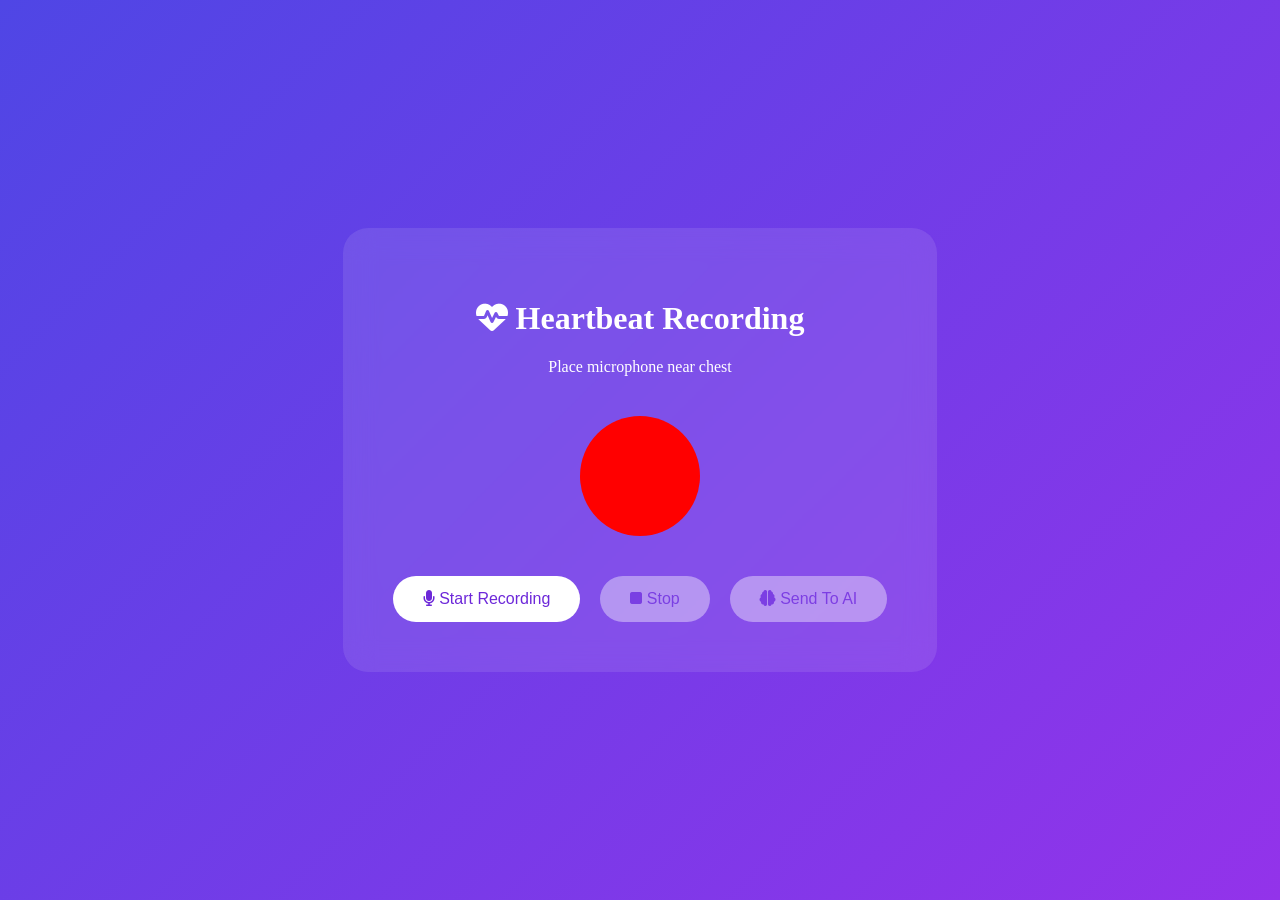
==== templates/heartbeat.html @ b105d196 "commit" ====
<!DOCTYPE html>
<html>

<head>

    <title>Heartbeat Recorder</title>

    <link rel="stylesheet" href="/static/css/heartbeat.css">

    <link rel="stylesheet" href="https://cdnjs.cloudflare.com/ajax/libs/font-awesome/6.5.0/css/all.min.css">

</head>

<body>

    <div class="container">

        <h1>
            <i class="fa-solid fa-heart-pulse"></i>
            Heartbeat Recording
        </h1>

        <p>Place microphone near chest</p>


        <div class="visual">

            <div class="pulse"></div>

        </div>


        <div class="buttons">

            <button id="startBtn">
                <i class="fa-solid fa-microphone"></i>
                Start Recording
            </button>


            <button id="stopBtn" disabled>
                <i class="fa-solid fa-stop"></i>
                Stop
            </button>


            <button id="sendBtn" disabled>
                <i class="fa-solid fa-brain"></i>
                Send To AI
            </button>

        </div>


        <div id="loader" class="loader hidden"></div>

    </div>

    <script src="/static/js/heartbeat.js"></script>

</body>

</html>
---- static/css/heartbeat.css ----
body {

    margin: 0;

    font-family: Segoe UI;

    background: linear-gradient(135deg, #4f46e5, #9333ea);

    color: white;

    display: flex;

    justify-content: center;

    align-items: center;

    height: 100vh;

}


.container {

    text-align: center;

    background: rgba(255, 255, 255, 0.1);

    padding: 50px;

    border-radius: 25px;

    backdrop-filter: blur(15px);

}


.buttons {

    margin-top: 30px;

    display: flex;

    gap: 20px;

    justify-content: center;

}


button {

    padding: 14px 30px;

    border: none;

    border-radius: 30px;

    font-size: 16px;

    cursor: pointer;

    background: white;

    color: #6d28d9;

    transition: 0.3s;

}


button:hover {

    transform: scale(1.1);

}


button:disabled {

    opacity: 0.4;

    cursor: not-allowed;

}


.visual {

    margin: 40px;

}


.pulse {

    width: 120px;
    height: 120px;

    background: red;

    border-radius: 50%;

    margin: auto;

    animation: beat 1s infinite;

}


@keyframes beat {

    0% {
        transform: scale(1)
    }

    50% {
        transform: scale(1.2)
    }

    100% {
        transform: scale(1)
    }

}


.loader {

    border: 8px solid rgba(255, 255, 255, 0.2);

    border-top: 8px solid white;

    border-radius: 50%;

    width: 70px;
    height: 70px;

    margin: 40px auto;

    animation: spin 1s linear infinite;

}


@keyframes spin {

    0% {
        transform: rotate(0)
    }

    100% {
        transform: rotate(360deg)
    }

}


.hidden {

    display: none;

}
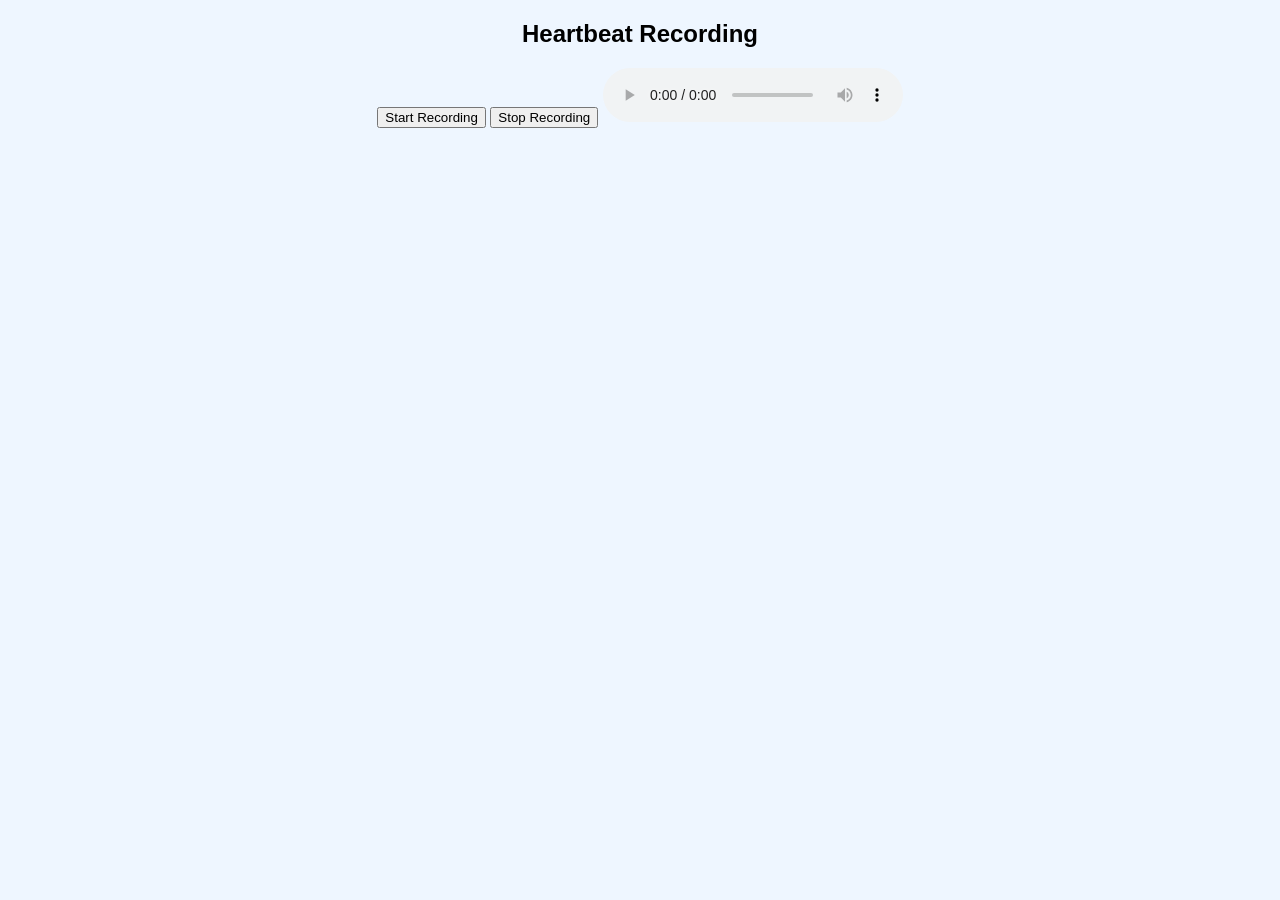
==== commit 8a976e6f: "commit" ====
--- a/templates/heartbeat.html
+++ b/templates/heartbeat.html
@@ -2,61 +2,24 @@
 <html>
 
 <head>
-
     <title>Heartbeat Recorder</title>
-
-    <link rel="stylesheet" href="/static/css/heartbeat.css">
-
-    <link rel="stylesheet" href="https://cdnjs.cloudflare.com/ajax/libs/font-awesome/6.5.0/css/all.min.css">
-
+    <link rel="stylesheet" href="/static/style.css">
 </head>
 
 <body>
 
-    <div class="container">
+    <h2>Heartbeat Recording</h2>
 
-        <h1>
-            <i class="fa-solid fa-heart-pulse"></i>
-            Heartbeat Recording
-        </h1>
+    <button id="start">Start Recording</button>
+    <button id="stop">Stop Recording</button>
 
-        <p>Place microphone near chest</p>
+    <audio id="audio" controls></audio>
 
+    <script>
+        const uploadType = "heartbeat";
+    </script>
 
-        <div class="visual">
-
-            <div class="pulse"></div>
-
-        </div>
-
-
-        <div class="buttons">
-
-            <button id="startBtn">
-                <i class="fa-solid fa-microphone"></i>
-                Start Recording
-            </button>
-
-
-            <button id="stopBtn" disabled>
-                <i class="fa-solid fa-stop"></i>
-                Stop
-            </button>
-
-
-            <button id="sendBtn" disabled>
-                <i class="fa-solid fa-brain"></i>
-                Send To AI
-            </button>
-
-        </div>
-
-
-        <div id="loader" class="loader hidden"></div>
-
-    </div>
-
-    <script src="/static/js/heartbeat.js"></script>
+    <script src="/static/recorder.js"></script>
 
 </body>
 
--- a/static/style.css
+++ b/static/style.css
@@ -0,0 +1,49 @@
+body {
+    font-family: Arial;
+    background: #eef6ff;
+    text-align: center;
+}
+
+.container {
+    display: flex;
+    justify-content: center;
+    gap: 40px;
+    margin-top: 80px;
+}
+
+.card {
+    width: 250px;
+    height: 180px;
+    background: white;
+    border-radius: 10px;
+    box-shadow: 0 5px 20px rgba(0, 0, 0, 0.1);
+    display: flex;
+    align-items: center;
+    justify-content: center;
+    text-decoration: none;
+    color: black;
+}
+
+.card:hover {
+    transform: scale(1.05);
+}
+
+.chatbot {
+    position: fixed;
+    bottom: 20px;
+    right: 20px;
+}
+
+#chatbox {
+    display: none;
+    background: white;
+    width: 300px;
+    height: 350px;
+    padding: 10px;
+    box-shadow: 0 0 10px rgba(0, 0, 0, 0.3);
+}
+
+#messages {
+    height: 260px;
+    overflow: auto;
+}
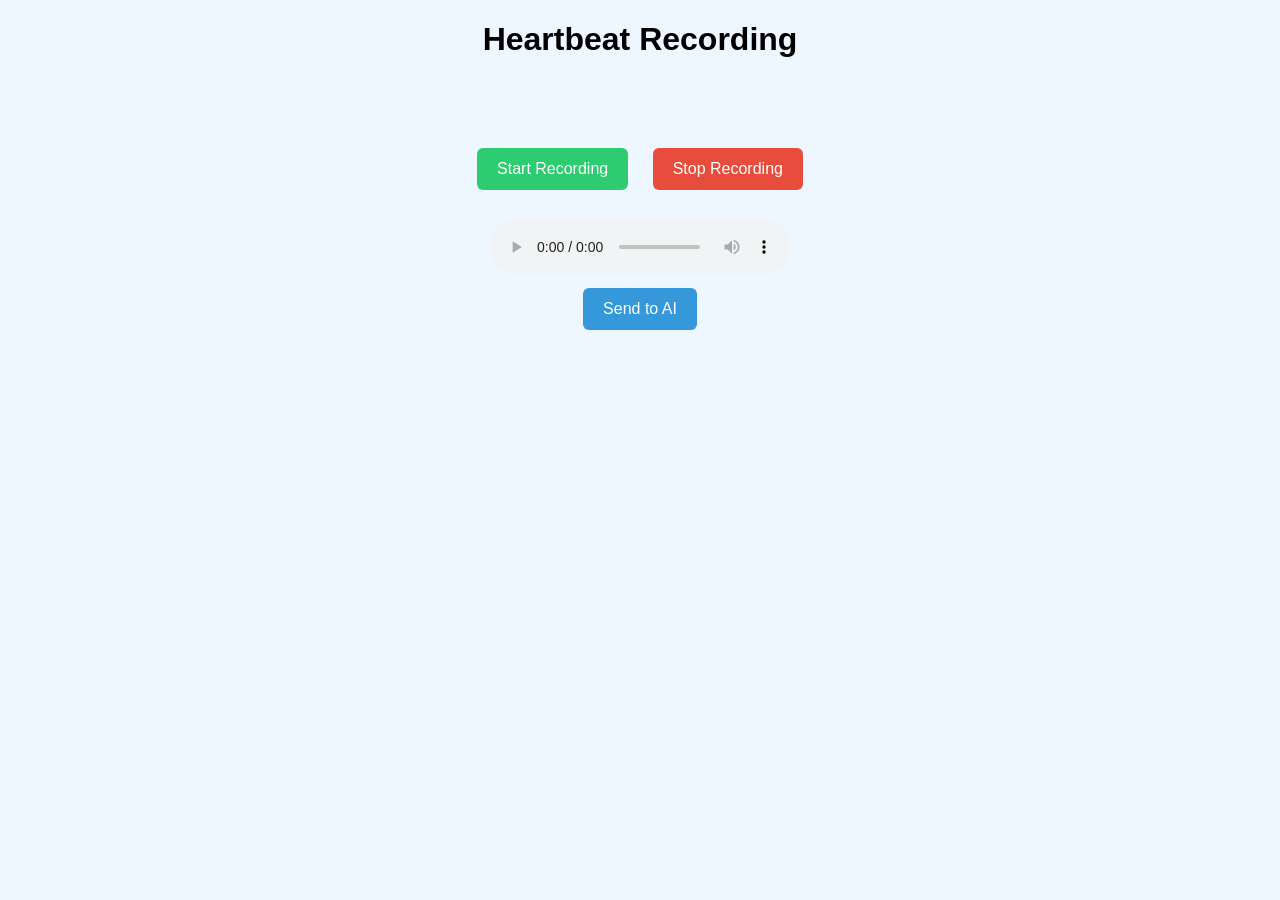
==== commit 07dcd0df: "commit" ====
--- a/templates/heartbeat.html
+++ b/templates/heartbeat.html
@@ -2,24 +2,152 @@
 <html>
 
 <head>
-    <title>Heartbeat Recorder</title>
-    <link rel="stylesheet" href="/static/style.css">
+
+    <title>Heartbeat Recording</title>
+
+    <style>
+        body {
+            font-family: Arial;
+            background: #eef6ff;
+            text-align: center;
+        }
+
+        .container {
+            margin-top: 80px;
+        }
+
+        button {
+            padding: 12px 20px;
+            margin: 10px;
+            font-size: 16px;
+            border: none;
+            border-radius: 6px;
+            cursor: pointer;
+        }
+
+        .start {
+            background: #2ecc71;
+            color: white;
+        }
+
+        .stop {
+            background: #e74c3c;
+            color: white;
+        }
+
+        .ai {
+            background: #3498db;
+            color: white;
+        }
+
+        audio {
+            margin-top: 20px;
+        }
+
+        #result {
+            margin-top: 30px;
+            font-size: 20px;
+        }
+    </style>
+
 </head>
 
 <body>
 
-    <h2>Heartbeat Recording</h2>
+    <h1>Heartbeat Recording</h1>
 
-    <button id="start">Start Recording</button>
-    <button id="stop">Stop Recording</button>
+    <div class="container">
 
-    <audio id="audio" controls></audio>
+        <button class="start" id="start">Start Recording</button>
+        <button class="stop" id="stop">Stop Recording</button>
+
+        <br>
+
+        <audio id="audio" controls></audio>
+
+        <br>
+
+        <button class="ai" id="sendAI">Send to AI</button>
+
+        <div id="result"></div>
+
+    </div>
+
 
     <script>
-        const uploadType = "heartbeat";
+
+        let mediaRecorder
+        let chunks = []
+
+        const startBtn = document.getElementById("start")
+        const stopBtn = document.getElementById("stop")
+        const resultBox = document.getElementById("result")
+
+        startBtn.onclick = async () => {
+
+            const stream = await navigator.mediaDevices.getUserMedia({ audio: true })
+
+            mediaRecorder = new MediaRecorder(stream)
+
+            mediaRecorder.start()
+
+            chunks = []
+
+            mediaRecorder.ondataavailable = e => {
+                chunks.push(e.data)
+            }
+
+            resultBox.innerHTML = "Recording..."
+        }
+
+        stopBtn.onclick = () => {
+
+            mediaRecorder.stop()
+
+            mediaRecorder.onstop = async () => {
+
+                const blob = new Blob(chunks, { type: "audio/wav" })
+
+                document.getElementById("audio").src = URL.createObjectURL(blob)
+
+                const formData = new FormData()
+
+                formData.append("file", blob, "heartbeat.wav")
+
+                await fetch("/upload_heartbeat", {
+                    method: "POST",
+                    body: formData
+                })
+
+                resultBox.innerHTML = "Audio uploaded. Click Send to AI."
+
+            }
+
+        }
+
+        document.getElementById("sendAI").onclick = async () => {
+
+            resultBox.innerHTML = "Analyzing heartbeat... please wait"
+
+            const response = await fetch("/predict_heart")
+
+            const data = await response.json()
+
+            if (data.error) {
+
+                resultBox.innerHTML = "Error: " + data.error
+
+            } else {
+
+                resultBox.innerHTML =
+                    "<b>Disease:</b> " + data.disease +
+                    "<br><b>Confidence:</b> " + data.confidence
+
+            }
+
+        }
+
     </script>
-
-    <script src="/static/recorder.js"></script>
 
 </body>
 
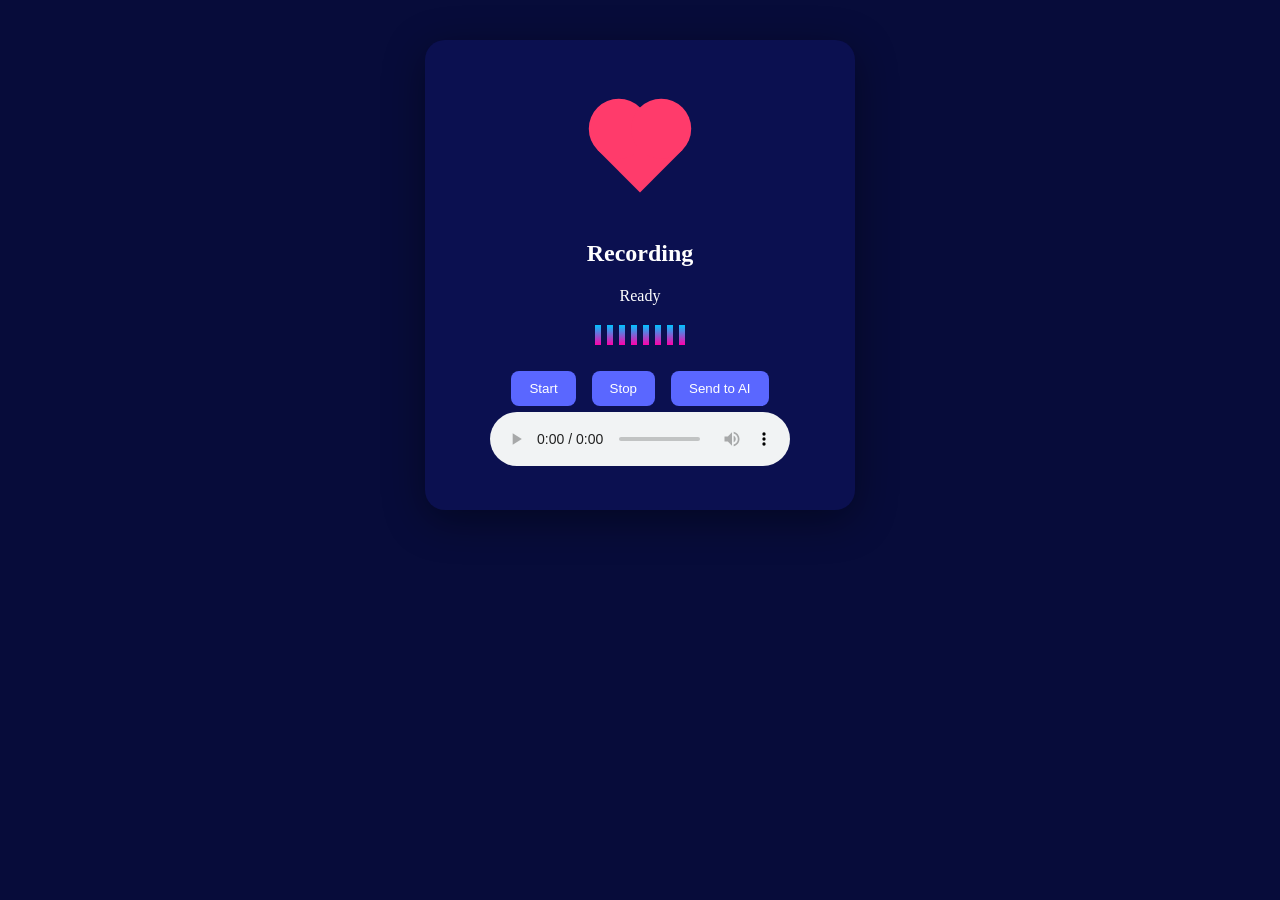
==== commit 3aba5d66: "commit" ====
--- a/templates/heartbeat.html
+++ b/templates/heartbeat.html
@@ -2,74 +2,56 @@
 <html>
 
 <head>
-
-    <title>Heartbeat Recording</title>
-
-    <style>
-        body {
-            font-family: Arial;
-            background: #eef6ff;
-            text-align: center;
-        }
-
-        .container {
-            margin-top: 80px;
-        }
-
-        button {
-            padding: 12px 20px;
-            margin: 10px;
-            font-size: 16px;
-            border: none;
-            border-radius: 6px;
-            cursor: pointer;
-        }
-
-        .start {
-            background: #2ecc71;
-            color: white;
-        }
-
-        .stop {
-            background: #e74c3c;
-            color: white;
-        }
-
-        .ai {
-            background: #3498db;
-            color: white;
-        }
-
-        audio {
-            margin-top: 20px;
-        }
-
-        #result {
-            margin-top: 30px;
-            font-size: 20px;
-        }
-    </style>
-
+    <title>Heartbeat Recorder</title>
+    <link rel="stylesheet" href="/static/heartbeat.css">
 </head>
 
 <body>
 
-    <h1>Heartbeat Recording</h1>
+    <div class="recorder-card">
 
-    <div class="container">
+        <!-- Heart graphic -->
+        <div class="heart-wrap" id="heartWrap">
+            <div class="heart"></div>
+        </div>
 
-        <button class="start" id="start">Start Recording</button>
-        <button class="stop" id="stop">Stop Recording</button>
+        <h2>Recording</h2>
+        <div id="status">Ready</div>
 
-        <br>
+        <!-- Wave animation -->
+        <div class="wave" id="wave">
+            <span></span><span></span><span></span><span></span>
+            <span></span><span></span><span></span><span></span>
+        </div>
+
+        <div class="controls">
+            <button id="start">Start</button>
+            <button id="stop">Stop</button>
+            <button id="sendAI">Send to AI</button>
+        </div>
 
         <audio id="audio" controls></audio>
 
-        <br>
+    </div>
 
-        <button class="ai" id="sendAI">Send to AI</button>
 
-        <div id="result"></div>
+    <!-- RESULT SECTION -->
+
+    <div class="result-card" id="resultCard">
+
+        <h2>AI Diagnosis</h2>
+
+        <div class="circle" id="circle">
+            <span id="percent">0%</span>
+        </div>
+
+        <h3 id="diseaseName"></h3>
+        <p id="confidenceText"></p>
+
+        <div class="disclaimer">
+            AI generated prediction.
+            Consult a qualified doctor before making medical decisions.
+        </div>
 
     </div>
 
@@ -77,73 +59,92 @@
     <script>
 
         let mediaRecorder
-        let chunks = []
+        let audioChunks = []
 
         const startBtn = document.getElementById("start")
         const stopBtn = document.getElementById("stop")
-        const resultBox = document.getElementById("result")
+        const sendAI = document.getElementById("sendAI")
+
+        const status = document.getElementById("status")
+        const wave = document.getElementById("wave")
+        const heart = document.getElementById("heartWrap")
+
 
         startBtn.onclick = async () => {
+
+            status.innerText = "Recording..."
+
+            wave.classList.add("recording")
+            heart.classList.add("recording")
 
             const stream = await navigator.mediaDevices.getUserMedia({ audio: true })
 
             mediaRecorder = new MediaRecorder(stream)
-
             mediaRecorder.start()
 
-            chunks = []
+            audioChunks = []
 
-            mediaRecorder.ondataavailable = e => {
-                chunks.push(e.data)
+            mediaRecorder.ondataavailable = (event) => {
+                audioChunks.push(event.data)
             }
 
-            resultBox.innerHTML = "Recording..."
         }
+
 
         stopBtn.onclick = () => {
 
+            if (!mediaRecorder) {
+                alert("Start recording first")
+                return
+            }
+
             mediaRecorder.stop()
+
+            wave.classList.remove("recording")
+            heart.classList.remove("recording")
+
+            status.innerText = "Processing..."
 
             mediaRecorder.onstop = async () => {
 
-                const blob = new Blob(chunks, { type: "audio/wav" })
+                const blob = new Blob(audioChunks, { type: 'audio/webm' })
 
                 document.getElementById("audio").src = URL.createObjectURL(blob)
 
                 const formData = new FormData()
-
-                formData.append("file", blob, "heartbeat.wav")
+                formData.append("file", blob, "heartbeat.webm")
 
                 await fetch("/upload_heartbeat", {
                     method: "POST",
                     body: formData
                 })
 
-                resultBox.innerHTML = "Audio uploaded. Click Send to AI."
+                status.innerText = "Recording uploaded"
 
             }
 
         }
 
-        document.getElementById("sendAI").onclick = async () => {
 
-            resultBox.innerHTML = "Analyzing heartbeat... please wait"
+        sendAI.onclick = async () => {
 
-            const response = await fetch("/predict_heart")
+            status.innerText = "AI analyzing..."
 
-            const data = await response.json()
+            const res = await fetch("/predict_heart")
+            const data = await res.json()
 
-            if (data.error) {
+            const confidence = Math.round(data.confidence * 100)
 
-                resultBox.innerHTML = "Error: " + data.error
+            document.getElementById("percent").innerText = confidence + "%"
+            document.getElementById("diseaseName").innerText = data.disease
+            document.getElementById("confidenceText").innerText = "Confidence " + confidence + "%"
 
-            } else {
+            document.getElementById("circle").style.background =
+                `conic-gradient(#3d8bd9 ${confidence}%, #e6e6e6 ${confidence}%)`
 
-                resultBox.innerHTML =
-                    "<b>Disease:</b> " + data.disease +
-                    "<br><b>Confidence:</b> " + data.confidence
+            document.getElementById("resultCard").style.display = "block"
 
-            }
+            status.innerText = "Analysis complete"
 
         }
 
--- a/static/heartbeat.css
+++ b/static/heartbeat.css
@@ -0,0 +1,161 @@
+body {
+    margin: 0;
+    font-family: Segoe UI;
+    background: #070c3a;
+    display: flex;
+    flex-direction: column;
+    align-items: center;
+    padding: 40px;
+    color: white;
+}
+
+.recorder-card {
+    background: #0b1050;
+    padding: 40px;
+    border-radius: 20px;
+    width: 350px;
+    text-align: center;
+    box-shadow: 0 10px 40px rgba(0, 0, 0, 0.4);
+}
+
+/* HEART GRAPHIC */
+
+.heart-wrap {
+    width: 140px;
+    height: 140px;
+    margin: auto;
+    display: flex;
+    align-items: center;
+    justify-content: center;
+}
+
+.heart {
+    width: 60px;
+    height: 60px;
+    background: #ff3b6b;
+    transform: rotate(-45deg);
+    position: relative;
+}
+
+.heart:before,
+.heart:after {
+    content: "";
+    width: 60px;
+    height: 60px;
+    background: #ff3b6b;
+    border-radius: 50%;
+    position: absolute;
+}
+
+.heart:before {
+    top: -30px;
+    left: 0;
+}
+
+.heart:after {
+    left: 30px;
+    top: 0;
+}
+
+/* heart pulse animation */
+
+.heart-wrap.recording .heart {
+    animation: pulse 1s infinite;
+}
+
+@keyframes pulse {
+    0% {
+        transform: scale(1) rotate(-45deg)
+    }
+
+    50% {
+        transform: scale(1.2) rotate(-45deg)
+    }
+
+    100% {
+        transform: scale(1) rotate(-45deg)
+    }
+}
+
+/* waveform */
+
+.wave {
+    display: flex;
+    justify-content: center;
+    gap: 6px;
+    margin: 20px 0;
+}
+
+.wave span {
+    width: 6px;
+    height: 20px;
+    background: linear-gradient(#00c3ff, #ff00aa);
+    animation: wave 1s infinite ease-in-out;
+    animation-play-state: paused;
+}
+
+.wave.recording span {
+    animation-play-state: running;
+}
+
+@keyframes wave {
+    0% {
+        height: 20px
+    }
+
+    50% {
+        height: 50px
+    }
+
+    100% {
+        height: 20px
+    }
+}
+
+/* buttons */
+
+.controls button {
+    padding: 10px 18px;
+    margin: 6px;
+    border: none;
+    border-radius: 8px;
+    cursor: pointer;
+    background: #5a67ff;
+    color: white;
+}
+
+/* result */
+
+.result-card {
+    display: none;
+    margin-top: 40px;
+    background: white;
+    color: #333;
+    padding: 30px;
+    border-radius: 20px;
+    width: 350px;
+    text-align: center;
+    box-shadow: 0 10px 40px rgba(0, 0, 0, 0.2);
+}
+
+.circle {
+    width: 180px;
+    height: 180px;
+    border-radius: 50%;
+    display: flex;
+    align-items: center;
+    justify-content: center;
+    margin: auto;
+    font-size: 40px;
+    font-weight: bold;
+    background: conic-gradient(#3d8bd9 0%, #e6e6e6 0%);
+}
+
+.disclaimer {
+    margin-top: 20px;
+    background: #fff3cd;
+    padding: 15px;
+    border-radius: 10px;
+    font-size: 14px;
+    color: #856404;
+}
